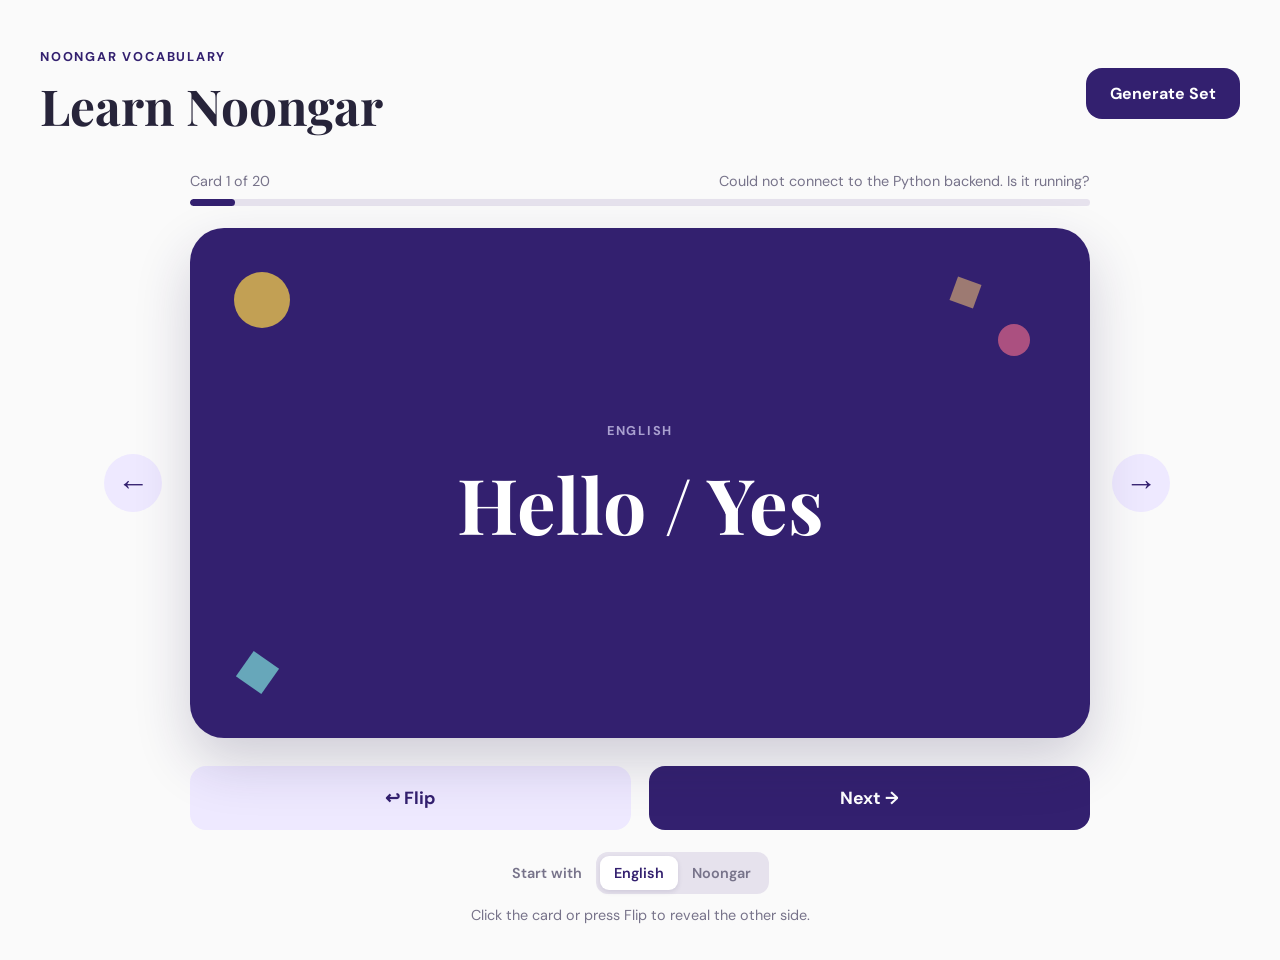
==== index.html @ f27678d0 "Add comments" ====
<!DOCTYPE html>
<html lang="en">
<head>
    <meta charset="UTF-8">
    <meta name="viewport" content="width=device-width, initial-scale=1.0">
    <title>Noongar Vocabulary</title>
    <link rel="stylesheet" href="style.css">
</head>

<body>
    <!-- Main app container that wraps the whole flashcard page. -->
    <main class="app">

        <!-- Top section with the title and the button to generate a flashcard set. -->
        <header class="topbar">
            <div>
                <p class="eyebrow">NOONGAR VOCABULARY</p>
                <h1>Learn Noongar</h1>
            </div>

            <button id="generateButton" class="generate-button">
                Generate Set
            </button>
        </header>

        <!-- Progress area shows the current card number and the loading status. -->
        <section class="progress-area">
            <div class="progress-text">
                <span id="cardNumber">Card 1 of 20</span>
                <span id="statusText">Generate a set to begin</span>
            </div>

            <div class="progress-track">
                <div id="progressBar" class="progress-bar"></div>
            </div>
        </section>

        <!-- Main flashcard display with navigation buttons for moving between cards. -->
        <section class="flashcard-area">

            <button id="previousButton" class="nav-button" aria-label="Previous card">
                ←
            </button>

            <div
                id="flashcard"
                class="flashcard"
                tabindex="0"
                role="button"
                aria-label="Flashcard. Click or press Enter to flip."
            >
                <div class="card-inner">

                    <!-- Front side of the card normally shows the English word. -->
                    <div class="card-face card-front">
                        <span class="language-label">ENGLISH</span>
                        <h2 id="englishWord">Hello / Yes</h2>
                        <span class="decor dot-one"></span>
                        <span class="decor dot-two"></span>
                        <span class="decor square-one"></span>
                        <span class="decor square-two"></span>
                    </div>

                    <!-- Back side of the card shows the Noongar translation. -->
                    <div class="card-face card-back">
                        <span class="language-label">NOONGAR</span>
                        <h2 id="noongarWord">—</h2>
                        <span class="decor dot-one"></span>
                        <span class="decor dot-two"></span>
                        <span class="decor square-one"></span>
                        <span class="decor square-two"></span>
                    </div>

                </div>
            </div>

            <button id="nextButton" class="nav-button" aria-label="Next card">
                →
            </button>

        </section>

        <!-- Buttons for flipping the card and moving to the next card. -->
        <div class="controls">
            <button id="flipButton" class="secondary-button">
                ↩ Flip
            </button>

            <button id="nextButtonBottom" class="primary-button">
                Next →
            </button>
        </div>

        <!-- Lets the user choose which language appears first on the card. -->
        <div class="starting-side" aria-label="Choose which translation appears first">
            <span class="starting-side-label">Start with</span>
            <div class="side-options" role="group" aria-label="Starting translation">
                <button id="englishFirstButton" class="side-option active" aria-pressed="true">
                    English
                </button>
                <button id="noongarFirstButton" class="side-option" aria-pressed="false">
                    Noongar
                </button>
            </div>
        </div>

        <!-- Small reminder text under the controls. -->
        <p class="hint">Click the card or press Flip to reveal the other side.</p>

    </main>

    <script src="script.js"></script>
</body>
</html>
---- style.css ----
@import url('https://fonts.googleapis.com/css2?family=DM+Sans:wght@400;500;600;700&family=Playfair+Display:wght@600;700&display=swap');

:root {
    --purple: #33206f;
    --purple-dark: #29185e;
    --purple-light: #eee9ff;
    --gold: #d2ae52;
    --text: #27243a;
    --muted: #77738a;
    --page: #fafafa;
    --white: #ffffff;
}

* {
    box-sizing: border-box;
}

body {
    margin: 0;
    min-height: 100vh;
    background: var(--page);
    color: var(--text);
    font-family: "DM Sans", Arial, sans-serif;
}

.app {
    width: min(1200px, 94vw);
    margin: 0 auto;
    padding: 48px 0 36px;
}

.topbar {
    display: flex;
    justify-content: space-between;
    align-items: center;
    gap: 24px;
    margin-bottom: 34px;
}

.eyebrow,
.language-label {
    font-weight: 700;
    letter-spacing: 0.14em;
    font-size: 0.8rem;
}

.eyebrow {
    color: var(--purple);
    margin: 0 0 7px;
}

h1 {
    font-family: "Playfair Display", Georgia, serif;
    font-size: clamp(2rem, 4vw, 3.1rem);
    margin: 0;
}

.generate-button,
.primary-button {
    border: 0;
    background: var(--purple);
    color: white;
    font: inherit;
    font-weight: 700;
    border-radius: 16px;
    cursor: pointer;
    transition: transform 0.15s ease, background 0.15s ease;
}

.generate-button {
    padding: 15px 24px;
}

.generate-button:hover,
.primary-button:hover {
    background: var(--purple-dark);
    transform: translateY(-1px);
}

.progress-area {
    max-width: 900px;
    margin: 0 auto 22px;
}

.progress-text {
    display: flex;
    justify-content: space-between;
    gap: 16px;
    margin-bottom: 9px;
    color: var(--muted);
    font-size: 0.9rem;
}

.progress-track {
    height: 7px;
    border-radius: 99px;
    background: #e6e2ed;
    overflow: hidden;
}

.progress-bar {
    width: 5%;
    height: 100%;
    background: var(--purple);
    border-radius: inherit;
    transition: width 0.25s ease;
}

.flashcard-area {
    display: grid;
    grid-template-columns: 64px minmax(0, 900px) 64px;
    align-items: center;
    justify-content: center;
    gap: 22px;
}

.flashcard {
    height: 510px;
    perspective: 1200px;
    cursor: pointer;
    outline: none;
}

.card-inner {
    width: 100%;
    height: 100%;
    position: relative;
    transition: transform 0.65s ease;
    transform-style: preserve-3d;
}

.flashcard.flipped .card-inner {
    transform: rotateY(180deg);
}

.card-face {
    position: absolute;
    inset: 0;
    border-radius: 34px;
    overflow: hidden;
    backface-visibility: hidden;
    display: flex;
    flex-direction: column;
    justify-content: center;
    align-items: center;
    text-align: center;
    box-shadow: 0 24px 55px rgba(40, 29, 80, 0.20);
}

.card-front,
.card-back {
    background: var(--purple);
    color: white;
}

.card-back {
    transform: rotateY(180deg);
    background: var(--purple-dark);
}

.language-label {
    color: #aaa1d0;
    margin-bottom: 24px;
}

.card-face h2 {
    max-width: 80%;
    margin: 0;
    font-family: "Playfair Display", Georgia, serif;
    font-size: clamp(2.7rem, 6vw, 5rem);
    line-height: 1.05;
}

.nav-button {
    width: 58px;
    height: 58px;
    border: 0;
    border-radius: 50%;
    background: var(--purple-light);
    color: var(--purple);
    font-size: 2rem;
    cursor: pointer;
    transition: transform 0.15s ease, background 0.15s ease;
}

.nav-button:hover {
    transform: scale(1.05);
    background: #e1d9ff;
}

.controls {
    max-width: 900px;
    margin: 28px auto 0;
    display: grid;
    grid-template-columns: 1fr 1fr;
    gap: 18px;
}

.secondary-button,
.primary-button {
    min-height: 64px;
    border-radius: 16px;
    font: inherit;
    font-size: 1.1rem;
    font-weight: 700;
    cursor: pointer;
}

.secondary-button {
    border: 0;
    background: var(--purple-light);
    color: var(--purple);
}

.secondary-button:hover {
    background: #e1d9ff;
}

.starting-side {
    max-width: 900px;
    margin: 22px auto 0;
    display: flex;
    align-items: center;
    justify-content: center;
    gap: 14px;
    color: var(--muted);
    font-size: 0.9rem;
}

.starting-side-label {
    font-weight: 600;
}

.side-options {
    display: flex;
    padding: 4px;
    border-radius: 12px;
    background: #e6e2ed;
}

.side-option {
    border: 0;
    border-radius: 9px;
    padding: 8px 14px;
    background: transparent;
    color: var(--muted);
    font: inherit;
    font-weight: 600;
    cursor: pointer;
}

.side-option.active {
    background: var(--white);
    color: var(--purple);
    box-shadow: 0 2px 5px rgba(40, 29, 80, 0.12);
}

.hint {
    text-align: center;
    color: var(--muted);
    margin: 12px 0 0;
    font-size: 0.9rem;
}

/* Decorative shapes, similar to the supplied design. */
.decor {
    position: absolute;
    opacity: 0.9;
}

.dot-one {
    width: 56px;
    height: 56px;
    border-radius: 50%;
    background: var(--gold);
    top: 44px;
    left: 44px;
}

.dot-two {
    width: 32px;
    height: 32px;
    border-radius: 50%;
    background: #b85682;
    top: 96px;
    right: 60px;
}

.square-one {
    width: 31px;
    height: 31px;
    background: #6db6c2;
    bottom: 50px;
    left: 52px;
    transform: rotate(35deg);
}

.square-two {
    width: 25px;
    height: 25px;
    background: #a98473;
    top: 52px;
    right: 112px;
    transform: rotate(20deg);
}

@media (max-width: 800px) {
    .app {
        padding-top: 28px;
    }

    .topbar {
        align-items: flex-start;
        flex-direction: column;
    }

    .generate-button {
        width: 100%;
    }

    .flashcard-area {
        grid-template-columns: 1fr;
    }

    .flashcard {
        height: 430px;
    }

    .nav-button {
        display: none;
    }

    .controls {
        grid-template-columns: 1fr 1fr;
    }

    .starting-side {
        flex-direction: column;
        gap: 8px;
    }

    .dot-one {
        top: 28px;
        left: 28px;
    }

    .square-one {
        bottom: 30px;
        left: 34px;
    }
}
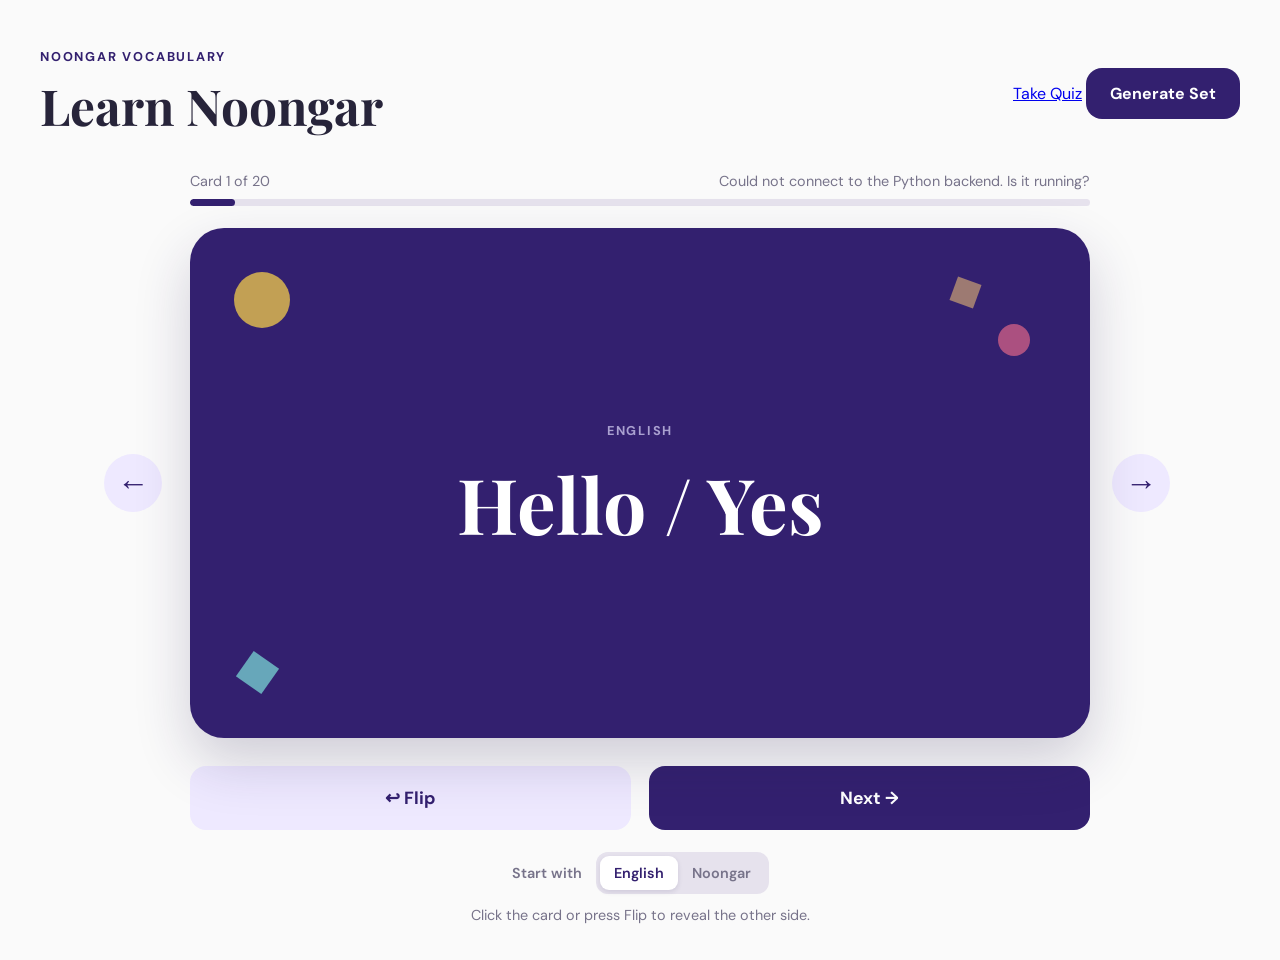
==== commit 78afda99: "Add quiz page" ====
--- a/index.html
+++ b/index.html
@@ -18,13 +18,17 @@
                 <h1>Learn Noongar</h1>
             </div>
 
-            <button id="generateButton" class="generate-button">
-                Generate Set
-            </button>
+            <div class="topbar-actions">
+                <a id="quizLink" class="quiz-link" href="#quiz">Take Quiz</a>
+                <button id="generateButton" class="generate-button">
+                    Generate Set
+                </button>
+            </div>
         </header>
 
-        <!-- Progress area shows the current card number and the loading status. -->
-        <section class="progress-area">
+        <section id="flashcardView">
+            <!-- Progress area shows the current card number and the loading status. -->
+            <section class="progress-area">
             <div class="progress-text">
                 <span id="cardNumber">Card 1 of 20</span>
                 <span id="statusText">Generate a set to begin</span>
@@ -33,7 +37,7 @@
             <div class="progress-track">
                 <div id="progressBar" class="progress-bar"></div>
             </div>
-        </section>
+            </section>
 
         <!-- Main flashcard display with navigation buttons for moving between cards. -->
         <section class="flashcard-area">
@@ -65,6 +69,8 @@
                     <div class="card-face card-back">
                         <span class="language-label">NOONGAR</span>
                         <h2 id="noongarWord">—</h2>
+                        <p id="noongarPronunciation" class="noongar-detail"></p>
+                        <p id="noongarWordType" class="noongar-detail"></p>
                         <span class="decor dot-one"></span>
                         <span class="decor dot-two"></span>
                         <span class="decor square-one"></span>
@@ -104,8 +110,47 @@
             </div>
         </div>
 
-        <!-- Small reminder text under the controls. -->
-        <p class="hint">Click the card or press Flip to reveal the other side.</p>
+            <!-- Small reminder text under the controls. -->
+            <p class="hint">Click the card or press Flip to reveal the other side.</p>
+        </section>
+
+        <section id="quizView" hidden>
+            <header class="topbar quiz-topbar">
+                <div>
+                    <p class="eyebrow">NOONGAR VOCABULARY</p>
+                    <h1>Translation Quiz</h1>
+                </div>
+                <a id="flashcardLink" class="quiz-link" href="#flashcards">Back to Flashcards</a>
+            </header>
+
+            <section class="progress-area">
+                <div class="progress-text">
+                    <span id="questionNumber">Question 1 of 10</span>
+                    <span id="quizStatus">Choose the English translation</span>
+                </div>
+                <div class="progress-track">
+                    <div id="quizProgress" class="progress-bar"></div>
+                </div>
+            </section>
+
+            <section id="quizPanel" class="quiz-panel" aria-live="polite">
+                <p class="language-label">WHAT DOES THIS NOONGAR WORD MEAN?</p>
+                <h2 id="quizWord">Loading...</h2>
+                <div id="options" class="options" role="group" aria-label="English translation options"></div>
+                <button id="nextQuestion" class="primary-button next-question" disabled>Next</button>
+            </section>
+
+            <section id="resultsPanel" class="results-panel" hidden>
+                <p class="eyebrow">QUIZ COMPLETE</p>
+                <h2 id="score">0 / 10</h2>
+                <p id="scoreMessage">Your result will appear here.</p>
+                <button id="newQuiz" class="primary-button">Generate Another Quiz</button>
+            </section>
+
+            <p id="errorMessage" class="quiz-error" role="alert" hidden>
+                Could not load the quiz. Is the Python backend running?
+            </p>
+        </section>
 
     </main>
 
--- a/style.css
+++ b/style.css
@@ -1,5 +1,7 @@
+/* Import the fonts used for the app styling. */
 @import url('https://fonts.googleapis.com/css2?family=DM+Sans:wght@400;500;600;700&family=Playfair+Display:wght@600;700&display=swap');
 
+/* Define the colour palette and shared design values used throughout the app. */
 :root {
     --purple: #33206f;
     --purple-dark: #29185e;
@@ -11,10 +13,12 @@
     --white: #ffffff;
 }
 
+/* Make all elements use the same box-sizing so spacing stays predictable. */
 * {
     box-sizing: border-box;
 }
 
+/* Set the base page styling and overall background for the app. */
 body {
     margin: 0;
     min-height: 100vh;
@@ -23,12 +27,14 @@
     font-family: "DM Sans", Arial, sans-serif;
 }
 
+/* Keep the content centered and within a readable width. */
 .app {
     width: min(1200px, 94vw);
     margin: 0 auto;
     padding: 48px 0 36px;
 }
 
+/* Layout for the top title row and the generate button. */
 .topbar {
     display: flex;
     justify-content: space-between;
@@ -55,6 +61,7 @@
     margin: 0;
 }
 
+/* Button styling for the main actions in the app. */
 .generate-button,
 .primary-button {
     border: 0;
@@ -77,6 +84,7 @@
     transform: translateY(-1px);
 }
 
+/* The progress bar and text show the user's place within the current set. */
 .progress-area {
     max-width: 900px;
     margin: 0 auto 22px;
@@ -106,6 +114,7 @@
     transition: width 0.25s ease;
 }
 
+/* Create the main card area with navigation buttons on both sides. */
 .flashcard-area {
     display: grid;
     grid-template-columns: 64px minmax(0, 900px) 64px;
@@ -171,6 +180,14 @@
     line-height: 1.05;
 }
 
+.noongar-detail {
+    margin: 14px 0 0;
+    color: #d9d2ef;
+    font-size: 1rem;
+    font-weight: 500;
+}
+
+/* Styling for the left and right arrow buttons beside the card. */
 .nav-button {
     width: 58px;
     height: 58px;
@@ -188,6 +205,7 @@
     background: #e1d9ff;
 }
 
+/* The control row has the flip and next buttons spaced evenly. */
 .controls {
     max-width: 900px;
     margin: 28px auto 0;
@@ -216,6 +234,7 @@
     background: #e1d9ff;
 }
 
+/* This section lets the user choose whether English or Noongar appears first. */
 .starting-side {
     max-width: 900px;
     margin: 22px auto 0;
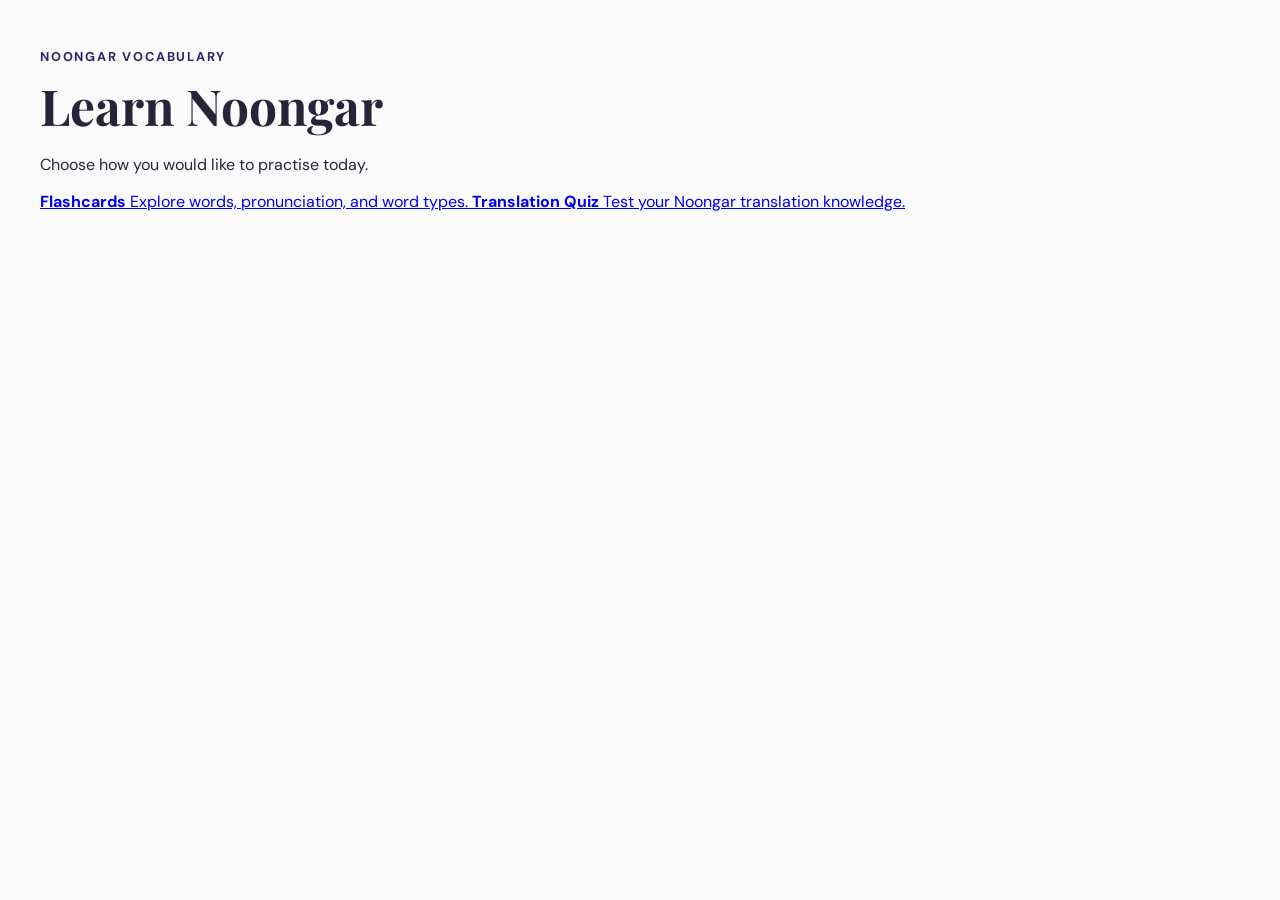
==== commit 0b91d853: "Create home page and separate flashcards and quiz pages" ====
--- a/index.html
+++ b/index.html
@@ -11,22 +11,41 @@
     <!-- Main app container that wraps the whole flashcard page. -->
     <main class="app">
 
-        <!-- Top section with the title and the button to generate a flashcard set. -->
-        <header class="topbar">
+        <!-- Home page with the two learning activities. -->
+        <header id="homeView" class="home-view">
             <div>
                 <p class="eyebrow">NOONGAR VOCABULARY</p>
                 <h1>Learn Noongar</h1>
+                <p class="home-intro">Choose how you would like to practise today.</p>
             </div>
 
-            <div class="topbar-actions">
-                <a id="quizLink" class="quiz-link" href="#quiz">Take Quiz</a>
+            <div class="home-actions">
+                <a id="flashcardsLink" class="activity-button" href="#flashcards">
+                    <strong>Flashcards</strong>
+                    <span>Explore words, pronunciation, and word types.</span>
+                </a>
+                <a id="quizLink" class="activity-button" href="#quiz">
+                    <strong>Translation Quiz</strong>
+                    <span>Test your Noongar translation knowledge.</span>
+                </a>
+            </div>
+        </header>
+
+        <section id="flashcardView" hidden>
+            <header class="topbar">
+                <div>
+                    <p class="eyebrow">NOONGAR VOCABULARY</p>
+                    <h1>Flashcards</h1>
+                </div>
+
+                <div class="topbar-actions">
+                    <a id="homeFromFlashcards" class="quiz-link" href="#home">Home</a>
                 <button id="generateButton" class="generate-button">
                     Generate Set
                 </button>
-            </div>
-        </header>
+                </div>
+            </header>
 
-        <section id="flashcardView">
             <!-- Progress area shows the current card number and the loading status. -->
             <section class="progress-area">
             <div class="progress-text">
@@ -120,7 +139,7 @@
                     <p class="eyebrow">NOONGAR VOCABULARY</p>
                     <h1>Translation Quiz</h1>
                 </div>
-                <a id="flashcardLink" class="quiz-link" href="#flashcards">Back to Flashcards</a>
+                <a id="homeFromQuiz" class="quiz-link" href="#home">Home</a>
             </header>
 
             <section class="progress-area">
--- a/style.css
+++ b/style.css
@@ -43,6 +43,22 @@
     margin-bottom: 34px;
 }
 
+.topbar-actions {
+    display: flex;
+    align-items: center;
+    gap: 16px;
+}
+
+.quiz-link {
+    color: var(--purple);
+    font-weight: 700;
+    text-decoration: none;
+}
+
+.quiz-link:hover {
+    text-decoration: underline;
+}
+
 .eyebrow,
 .language-label {
     font-weight: 700;
@@ -281,6 +297,97 @@
     font-size: 0.9rem;
 }
 
+.quiz-panel,
+.results-panel {
+    max-width: 900px;
+    margin: 0 auto;
+    padding: 56px;
+    border-radius: 34px;
+    background: var(--purple);
+    color: var(--white);
+    text-align: center;
+    box-shadow: 0 24px 55px rgba(40, 29, 80, 0.20);
+}
+
+.quiz-panel .language-label {
+    margin-bottom: 18px;
+}
+
+.quiz-panel h2 {
+    margin: 0 0 34px;
+    font-family: "Playfair Display", Georgia, serif;
+    font-size: clamp(2.5rem, 6vw, 4.5rem);
+    line-height: 1.05;
+}
+
+.options {
+    display: grid;
+    grid-template-columns: repeat(2, minmax(0, 1fr));
+    gap: 14px;
+    margin: 0 auto;
+    max-width: 680px;
+}
+
+.option-button {
+    min-height: 68px;
+    padding: 14px 18px;
+    border: 2px solid transparent;
+    border-radius: 14px;
+    background: var(--white);
+    color: var(--text);
+    font: inherit;
+    font-weight: 600;
+    cursor: pointer;
+}
+
+.option-button:hover,
+.option-button.selected {
+    border-color: var(--gold);
+    background: #fff8e6;
+}
+
+.next-question {
+    width: min(100%, 680px);
+    margin-top: 24px;
+    background: var(--gold);
+    color: var(--text);
+}
+
+.next-question:hover {
+    background: #e1c46f;
+}
+
+.next-question:disabled {
+    opacity: 0.55;
+    cursor: not-allowed;
+    transform: none;
+}
+
+.results-panel[hidden],
+.quiz-panel[hidden],
+.quiz-error[hidden] {
+    display: none;
+}
+
+.results-panel h2 {
+    margin: 0;
+    font-family: "Playfair Display", Georgia, serif;
+    font-size: clamp(4rem, 10vw, 7rem);
+    line-height: 1;
+}
+
+.results-panel p:not(.eyebrow) {
+    margin: 18px 0 30px;
+    color: #d9d2ef;
+}
+
+.quiz-error {
+    margin: 28px auto 0;
+    color: #a73838;
+    text-align: center;
+    font-weight: 600;
+}
+
 /* Decorative shapes, similar to the supplied design. */
 .decor {
     position: absolute;
@@ -337,6 +444,13 @@
         width: 100%;
     }
 
+    .topbar-actions {
+        width: 100%;
+        flex-direction: column-reverse;
+        align-items: stretch;
+        text-align: center;
+    }
+
     .flashcard-area {
         grid-template-columns: 1fr;
     }
@@ -358,6 +472,15 @@
         gap: 8px;
     }
 
+    .quiz-panel,
+    .results-panel {
+        padding: 36px 20px;
+    }
+
+    .options {
+        grid-template-columns: 1fr;
+    }
+
     .dot-one {
         top: 28px;
         left: 28px;
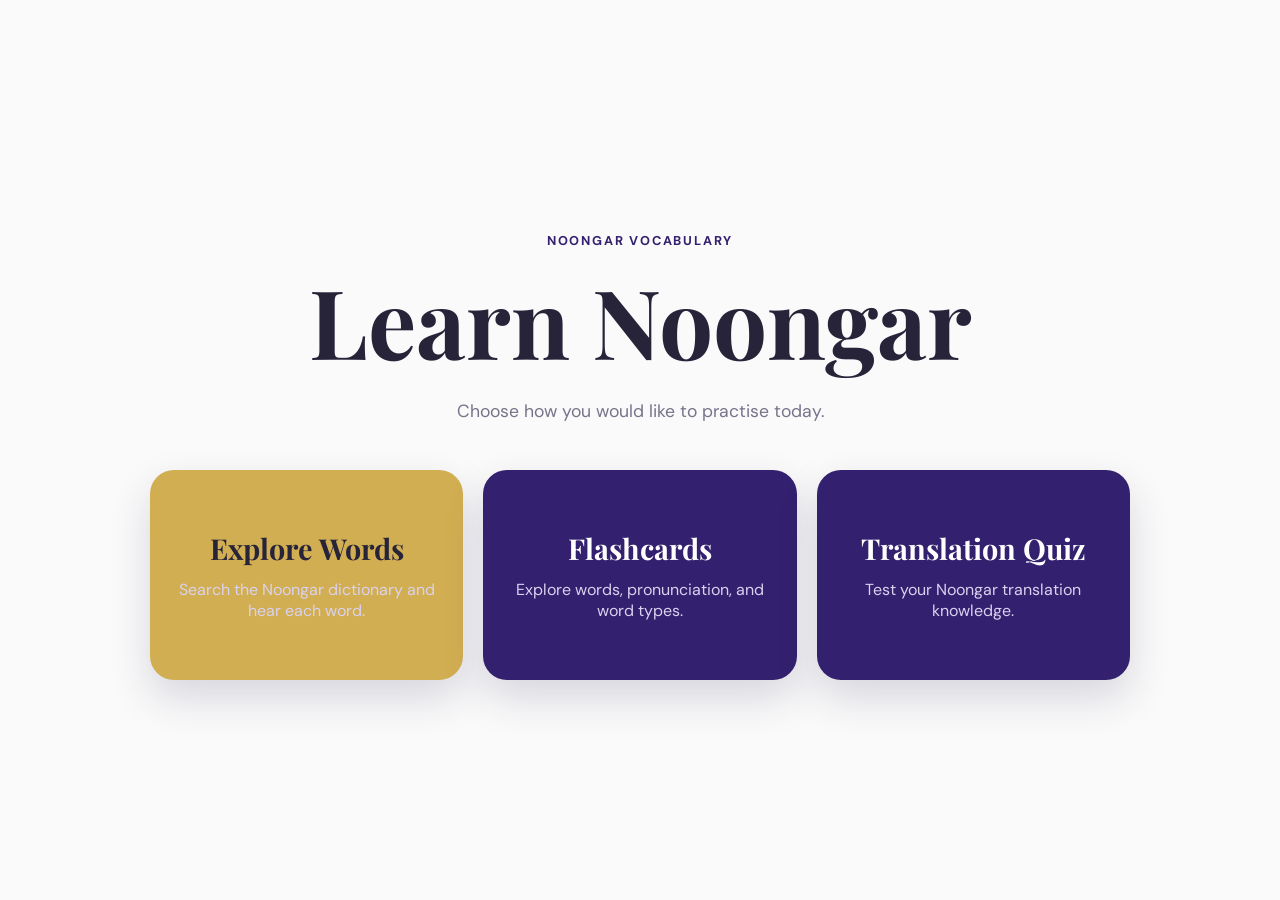
==== commit dd611faf: "Implement explore view for Noongar dictionary Added explore section with search functionality for No" ====
--- a/index.html
+++ b/index.html
@@ -20,6 +20,10 @@
             </div>
 
             <div class="home-actions">
+                <a id="exploreLink" class="activity-button activity-button-explore" href="#explore">
+                    <strong>Explore Words</strong>
+                    <span>Search the Noongar dictionary and hear each word.</span>
+                </a>
                 <a id="flashcardsLink" class="activity-button" href="#flashcards">
                     <strong>Flashcards</strong>
                     <span>Explore words, pronunciation, and word types.</span>
@@ -30,6 +34,44 @@
                 </a>
             </div>
         </header>
+
+        <!-- Explore view gives users a fast way to search and inspect dictionary entries. -->
+        <section id="exploreView" class="explore-view" hidden>
+            <!-- The top bar keeps navigation visible while the user browses results. -->
+            <header class="topbar explore-topbar">
+                <div>
+                    <p class="eyebrow">NOONGAR VOCABULARY</p>
+                    <h1>Explore words</h1>
+                </div>
+                <a id="homeFromExplore" class="quiz-link" href="#home">Home</a>
+            </header>
+
+            <!-- This search panel explains the search scope and owns the auto-focused input. -->
+            <section class="explore-search-panel" aria-labelledby="exploreSearchTitle">
+                <div class="explore-heading">
+                    <p class="language-label">DICTIONARY SEARCH</p>
+                    <h2 id="exploreSearchTitle">What word are you looking for?</h2>
+                    <p>Search in Noongar, English, pronunciation, or word type.</p>
+                </div>
+                <div class="search-field">
+                    <label for="searchInput">Search the dictionary</label>
+                    <div class="search-input-wrap">
+                        <span class="search-icon" aria-hidden="true">⌕</span>
+                        <input id="searchInput" type="search" autocomplete="off" placeholder="Try “water” or “baat”" aria-controls="searchResults">
+                        <button id="clearSearchButton" class="clear-search" type="button" aria-label="Clear search" title="Clear search" hidden>✕</button>
+                    </div>
+                </div>
+            </section>
+
+            <!-- Results are populated by JavaScript and announced for screen-reader users. -->
+            <section id="searchResults" class="search-results" aria-live="polite" aria-busy="false">
+                <div class="search-message">
+                    <span class="message-mark" aria-hidden="true">✦</span>
+                    <h2>Start with a word</h2>
+                    <p>Search the dictionary to discover a Noongar word, its meaning, and how to say it.</p>
+                </div>
+            </section>
+        </section>
 
         <section id="flashcardView" hidden>
             <header class="topbar">
--- a/style.css
+++ b/style.css
@@ -34,6 +34,76 @@
     padding: 48px 0 36px;
 }
 
+.home-view {
+    min-height: calc(100vh - 84px);
+    display: flex;
+    flex-direction: column;
+    justify-content: center;
+    align-items: center;
+    text-align: center;
+}
+
+.home-view h1 {
+    font-size: clamp(3rem, 8vw, 6rem);
+}
+
+.home-intro {
+    margin: 16px 0 0;
+    color: var(--muted);
+    font-size: 1.1rem;
+}
+
+.home-actions {
+    width: min(980px, 100%);
+    display: grid;
+    grid-template-columns: repeat(3, minmax(0, 1fr));
+    gap: 20px;
+    margin-top: 48px;
+}
+
+.activity-button {
+    min-height: 210px;
+    display: flex;
+    flex-direction: column;
+    justify-content: center;
+    gap: 12px;
+    padding: 28px;
+    border-radius: 24px;
+    background: var(--purple);
+    color: var(--white);
+    text-decoration: none;
+    box-shadow: 0 18px 40px rgba(40, 29, 80, 0.16);
+    transition: transform 0.15s ease, background 0.15s ease;
+}
+
+/* Give the new explore activity a warmer accent so it feels distinct from practice modes. */
+.activity-button-explore {
+    background: var(--gold);
+    color: var(--text);
+}
+
+.activity-button-explore:hover {
+    background: #c19c40;
+}
+
+.activity-button-explore span {
+    color: #51451f;
+}
+
+.activity-button:hover {
+    background: var(--purple-dark);
+    transform: translateY(-3px);
+}
+
+.activity-button strong {
+    font-family: "Playfair Display", Georgia, serif;
+    font-size: 1.8rem;
+}
+
+.activity-button span {
+    color: #d9d2ef;
+}
+
 /* Layout for the top title row and the generate button. */
 .topbar {
     display: flex;
@@ -75,6 +145,222 @@
     font-family: "Playfair Display", Georgia, serif;
     font-size: clamp(2rem, 4vw, 3.1rem);
     margin: 0;
+}
+
+/* Keep the explore content narrow enough for comfortable reading and scanning. */
+.explore-view {
+    max-width: 980px;
+    margin: 0 auto;
+}
+
+/* Place the search introduction and input in a calm, high-contrast panel. */
+.explore-search-panel {
+    display: grid;
+    grid-template-columns: minmax(0, 1fr) minmax(300px, 1fr);
+    align-items: end;
+    gap: 48px;
+    padding: 36px;
+    border-radius: 28px;
+    background: #f1eee8;
+    box-shadow: inset 0 0 0 1px #e6e0d6;
+}
+
+.explore-heading h2 {
+    margin: 0;
+    font-family: "Playfair Display", Georgia, serif;
+    font-size: clamp(1.8rem, 4vw, 2.8rem);
+    line-height: 1.05;
+}
+
+.explore-heading p:last-child {
+    margin: 14px 0 0;
+    color: var(--muted);
+}
+
+/* Make the label and search control read as one clear interaction target. */
+.search-field label {
+    display: block;
+    margin-bottom: 9px;
+    color: var(--muted);
+    font-size: 0.85rem;
+    font-weight: 700;
+}
+
+.search-input-wrap {
+    position: relative;
+}
+
+.search-icon {
+    position: absolute;
+    top: 50%;
+    left: 18px;
+    color: var(--purple);
+    font-size: 1.7rem;
+    line-height: 1;
+    transform: translateY(-55%);
+}
+
+.search-input-wrap input {
+    width: 100%;
+    min-height: 62px;
+    padding: 0 54px 0 52px;
+    border: 2px solid transparent;
+    border-radius: 16px;
+    background: var(--white);
+    color: var(--text);
+    font: inherit;
+    font-size: 1.05rem;
+    outline: none;
+    box-shadow: 0 8px 22px rgba(40, 29, 80, 0.08);
+}
+
+.search-input-wrap input:focus {
+    border-color: var(--gold);
+}
+
+.search-input-wrap input::-webkit-search-cancel-button {
+    display: none;
+}
+
+/* Keep the clear action inside the input without competing with the typed text. */
+.clear-search {
+    position: absolute;
+    top: 50%;
+    right: 12px;
+    width: 38px;
+    height: 38px;
+    border: 0;
+    border-radius: 50%;
+    background: var(--purple-light);
+    color: var(--purple);
+    font: inherit;
+    font-weight: 700;
+    cursor: pointer;
+    transform: translateY(-50%);
+}
+
+/* Give result cards enough structure for quick comparison without hiding the word itself. */
+.search-results {
+    margin: 34px 0 0;
+}
+
+.result-count {
+    margin: 0 0 12px;
+    color: var(--muted);
+    font-size: 0.9rem;
+    font-weight: 700;
+}
+
+.result-card {
+    margin-bottom: 14px;
+    padding: 24px 26px;
+    border: 1px solid #e8e4de;
+    border-radius: 20px;
+    background: var(--white);
+    box-shadow: 0 12px 28px rgba(40, 29, 80, 0.06);
+}
+
+.result-card-topline,
+.result-word-row {
+    display: flex;
+    align-items: center;
+    justify-content: space-between;
+    gap: 16px;
+}
+
+.result-card-topline {
+    color: var(--muted);
+    font-size: 0.78rem;
+    font-weight: 700;
+    letter-spacing: 0.08em;
+    text-transform: uppercase;
+}
+
+.result-type {
+    color: var(--purple);
+}
+
+.result-word-row {
+    align-items: flex-start;
+    margin-top: 13px;
+}
+
+.result-word-row h2 {
+    margin: 0;
+    font-family: "Playfair Display", Georgia, serif;
+    font-size: clamp(2rem, 5vw, 3.1rem);
+    line-height: 1;
+}
+
+.result-meaning {
+    margin: 8px 0 0;
+    font-size: 1.1rem;
+    font-weight: 600;
+}
+
+/* Make the audio control prominent and easy to identify on every result. */
+.hear-button {
+    flex: 0 0 auto;
+    padding: 11px 15px;
+    border: 0;
+    border-radius: 12px;
+    background: var(--purple-light);
+    color: var(--purple);
+    font: inherit;
+    font-weight: 700;
+    cursor: pointer;
+}
+
+.hear-button:hover,
+.hear-button.speaking {
+    background: var(--gold);
+    color: var(--text);
+}
+
+/* Use a generous empty state so a failed search feels like an invitation to continue. */
+.search-message {
+    padding: 52px 24px;
+    border: 1px dashed #d9d1c5;
+    border-radius: 22px;
+    color: var(--muted);
+    text-align: center;
+}
+
+.message-mark {
+    display: inline-grid;
+    width: 42px;
+    height: 42px;
+    place-items: center;
+    border-radius: 50%;
+    background: var(--purple-light);
+    color: var(--purple);
+    font-size: 1.4rem;
+    font-weight: 700;
+}
+
+.search-message h2 {
+    margin: 16px 0 8px;
+    color: var(--text);
+    font-family: "Playfair Display", Georgia, serif;
+    font-size: 1.8rem;
+}
+
+.search-message p {
+    max-width: 500px;
+    margin: 0 auto;
+    line-height: 1.6;
+}
+
+/* Keep the suggested English terms visibly interactive in the no-results state. */
+.suggestion-button {
+    padding: 0;
+    border: 0;
+    border-bottom: 1px solid currentColor;
+    background: transparent;
+    color: var(--purple);
+    font: inherit;
+    font-weight: 700;
+    cursor: pointer;
 }
 
 /* Button styling for the main actions in the app. */
@@ -381,6 +667,10 @@
     color: #d9d2ef;
 }
 
+[hidden] {
+    display: none !important;
+}
+
 .quiz-error {
     margin: 28px auto 0;
     color: #a73838;
@@ -451,6 +741,31 @@
         text-align: center;
     }
 
+    .home-view {
+        min-height: calc(100vh - 56px);
+    }
+
+    .home-actions {
+        grid-template-columns: 1fr;
+        margin-top: 34px;
+    }
+
+    .explore-search-panel {
+        grid-template-columns: 1fr;
+        gap: 28px;
+        padding: 26px 20px;
+    }
+
+    .result-card {
+        padding: 20px;
+    }
+
+    .result-card-topline {
+        align-items: flex-start;
+        flex-direction: column;
+        gap: 5px;
+    }
+
     .flashcard-area {
         grid-template-columns: 1fr;
     }
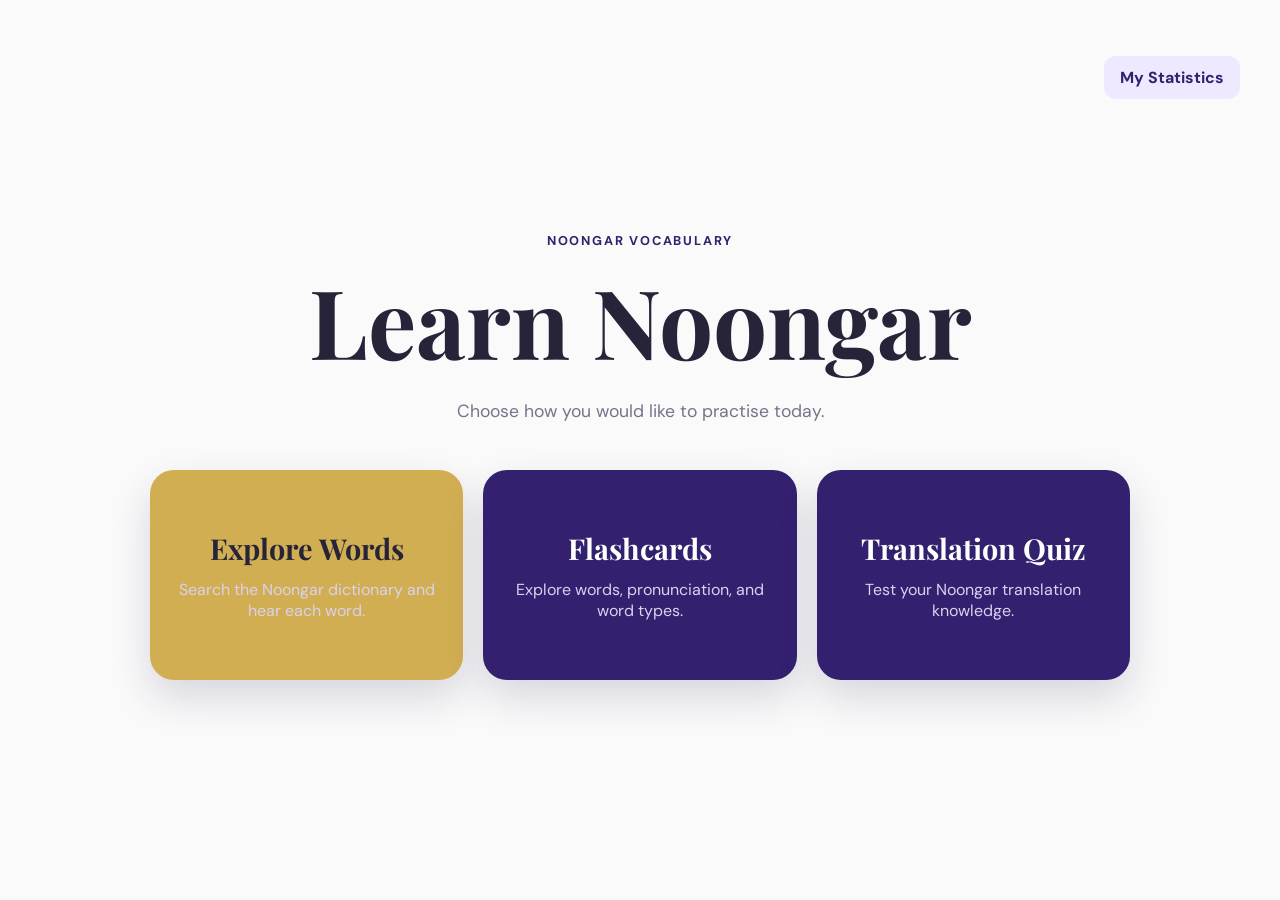
==== commit 120bc48f: "Update the style for my statistics in index.html" ====
--- a/index.html
+++ b/index.html
@@ -11,8 +11,10 @@
     <!-- Main app container that wraps the whole flashcard page. -->
     <main class="app">
 
-        <!-- Home page with the two learning activities. -->
+        <!-- Home page with the learning activities and the user's progress shortcut. -->
         <header id="homeView" class="home-view">
+            <!-- The statistics link stays in the upper-right corner so progress is always easy to reach. -->
+            <a id="statisticsLink" class="statistics-link" href="#statistics">My Statistics</a>
             <div>
                 <p class="eyebrow">NOONGAR VOCABULARY</p>
                 <h1>Learn Noongar</h1>
@@ -35,6 +37,66 @@
             </div>
         </header>
 
+        <!-- Statistics view summarises quiz progress and filters the vocabulary by proficiency. -->
+        <section id="statisticsView" class="statistics-view" hidden>
+            <!-- The statistics header provides a clear return path to the activity menu. -->
+            <header class="topbar">
+                <div>
+                    <p class="eyebrow">NOONGAR VOCABULARY</p>
+                    <h1>My Statistics</h1>
+                </div>
+                <a id="homeFromStatistics" class="quiz-link" href="#home">Home</a>
+            </header>
+
+            <!-- These summary cards show the requested progress measures at a glance. -->
+            <section class="statistics-summary" aria-label="Vocabulary progress summary">
+                <article class="stat-card stat-card-complete">
+                    <span class="stat-label">WORDS COMPLETE</span>
+                    <strong id="wordsComplete">0%</strong>
+                    <span id="studiedWordsLabel">of studied words</span>
+                </article>
+                <article class="stat-card">
+                    <span class="stat-label">STUDYING</span>
+                    <strong id="studyingCount">0</strong>
+                    <span>words</span>
+                </article>
+                <article class="stat-card">
+                    <span class="stat-label">MASTERED</span>
+                    <strong id="masteredCount">0</strong>
+                    <span>words</span>
+                </article>
+            </section>
+
+            <!-- The pie chart shows how the complete vocabulary is distributed across all study states. -->
+            <section class="statistics-chart-panel" aria-labelledby="progressChartTitle">
+                <div class="statistics-chart-copy">
+                    <p class="language-label">FULL WORD LIST</p>
+                    <h2 id="progressChartTitle">Your study progress</h2>
+                    <p>Every word is included, including words you have not tested yet.</p>
+                </div>
+                <div class="statistics-chart-area">
+                    <div id="progressChart" class="progress-chart" role="img" aria-label="Vocabulary progress chart"></div>
+                    <div id="progressLegend" class="progress-legend" aria-label="Vocabulary progress breakdown"></div>
+                </div>
+            </section>
+
+            <!-- Filter buttons let users switch between the complete list and progress categories. -->
+            <section class="statistics-list-section" aria-labelledby="wordProgressTitle">
+                <div class="statistics-list-heading">
+                    <div>
+                        <p class="language-label">WORD PROGRESS</p>
+                        <h2 id="wordProgressTitle">Your vocabulary</h2>
+                    </div>
+                    <div class="statistics-filters" role="group" aria-label="Filter word progress">
+                        <button class="statistics-filter active" data-filter="all" aria-pressed="true">All words</button>
+                        <button class="statistics-filter" data-filter="studying" aria-pressed="false">Studying</button>
+                        <button class="statistics-filter" data-filter="mastered" aria-pressed="false">Mastered</button>
+                    </div>
+                </div>
+                <div id="statisticsList" class="statistics-list" aria-live="polite"></div>
+            </section>
+        </section>
+
         <!-- Explore view gives users a fast way to search and inspect dictionary entries. -->
         <section id="exploreView" class="explore-view" hidden>
             <!-- The top bar keeps navigation visible while the user browses results. -->
--- a/style.css
+++ b/style.css
@@ -35,12 +35,30 @@
 }
 
 .home-view {
+    position: relative;
     min-height: calc(100vh - 84px);
     display: flex;
     flex-direction: column;
     justify-content: center;
     align-items: center;
     text-align: center;
+}
+
+/* Keep the personal progress link visible without interrupting the centered home introduction. */
+.statistics-link {
+    position: absolute;
+    top: 8px;
+    right: 0;
+    padding: 11px 16px;
+    border-radius: 12px;
+    background: var(--purple-light);
+    color: var(--purple);
+    font-weight: 700;
+    text-decoration: none;
+}
+
+.statistics-link:hover {
+    background: #e1d9ff;
 }
 
 .home-view h1 {
@@ -144,6 +162,272 @@
 h1 {
     font-family: "Playfair Display", Georgia, serif;
     font-size: clamp(2rem, 4vw, 3.1rem);
+    margin: 0;
+}
+
+/* Arrange the three progress summaries above the detailed word list. */
+.statistics-view {
+    max-width: 980px;
+    margin: 0 auto;
+}
+
+.statistics-summary {
+    display: grid;
+    grid-template-columns: 1.35fr 1fr 1fr;
+    gap: 16px;
+    margin-bottom: 42px;
+}
+
+.stat-card {
+    display: flex;
+    min-height: 154px;
+    flex-direction: column;
+    justify-content: center;
+    padding: 24px;
+    border-radius: 20px;
+    background: var(--white);
+    box-shadow: 0 12px 28px rgba(40, 29, 80, 0.07);
+}
+
+.stat-card-complete {
+    background: var(--purple);
+    color: var(--white);
+}
+
+.stat-label {
+    color: var(--muted);
+    font-size: 0.74rem;
+    font-weight: 700;
+    letter-spacing: 0.1em;
+}
+
+.stat-card-complete .stat-label {
+    color: #c8bee9;
+}
+
+.stat-card strong {
+    margin: 8px 0 3px;
+    font-family: "Playfair Display", Georgia, serif;
+    font-size: clamp(2.6rem, 5vw, 4rem);
+    line-height: 1;
+}
+
+.stat-card > span:last-child {
+    color: var(--muted);
+    font-size: 0.9rem;
+}
+
+.stat-card-complete > span:last-child {
+    color: #d9d2ef;
+}
+
+/* Pair the full-list chart with a compact legend so counts and percentages are both readable. */
+.statistics-chart-panel {
+    display: grid;
+    grid-template-columns: minmax(220px, 0.8fr) minmax(0, 1.2fr);
+    align-items: center;
+    gap: 42px;
+    margin-bottom: 42px;
+    padding: 30px;
+    border-radius: 24px;
+    background: var(--white);
+    box-shadow: 0 12px 28px rgba(40, 29, 80, 0.07);
+}
+
+.statistics-chart-copy h2 {
+    margin: 0;
+    font-family: "Playfair Display", Georgia, serif;
+    font-size: 2rem;
+}
+
+.statistics-chart-copy p:last-child {
+    margin: 12px 0 0;
+    color: var(--muted);
+    line-height: 1.5;
+}
+
+.statistics-chart-area {
+    display: flex;
+    align-items: center;
+    justify-content: center;
+    gap: 34px;
+}
+
+.progress-chart {
+    width: 190px;
+    height: 190px;
+    flex: 0 0 auto;
+    border-radius: 50%;
+    box-shadow: inset 0 0 0 1px rgba(39, 36, 58, 0.08);
+}
+
+.progress-legend {
+    display: grid;
+    gap: 13px;
+    min-width: 180px;
+}
+
+.progress-legend-item {
+    display: grid;
+    grid-template-columns: 12px 1fr auto;
+    align-items: center;
+    gap: 8px;
+    font-size: 0.86rem;
+}
+
+.legend-swatch {
+    width: 10px;
+    height: 10px;
+    border-radius: 50%;
+}
+
+.legend-label {
+    color: var(--muted);
+}
+
+.progress-legend-item strong {
+    color: var(--text);
+}
+
+.legend-count {
+    grid-column: 2 / 4;
+    color: var(--muted);
+    font-size: 0.78rem;
+}
+
+/* Separate the word-progress heading from the filter controls while keeping both easy to scan. */
+.statistics-list-section {
+    padding: 30px;
+    border-radius: 24px;
+    background: #f1eee8;
+}
+
+.statistics-list-heading {
+    display: flex;
+    align-items: end;
+    justify-content: space-between;
+    gap: 24px;
+    margin-bottom: 22px;
+}
+
+.statistics-list-heading h2 {
+    margin: 0;
+    font-family: "Playfair Display", Georgia, serif;
+    font-size: 2rem;
+}
+
+.statistics-filters {
+    display: flex;
+    gap: 4px;
+    padding: 4px;
+    border-radius: 12px;
+    background: #e3ded5;
+}
+
+.statistics-filter {
+    padding: 9px 12px;
+    border: 0;
+    border-radius: 9px;
+    background: transparent;
+    color: var(--muted);
+    font: inherit;
+    font-size: 0.85rem;
+    font-weight: 700;
+    cursor: pointer;
+}
+
+.statistics-filter.active {
+    background: var(--white);
+    color: var(--purple);
+    box-shadow: 0 2px 5px rgba(40, 29, 80, 0.1);
+}
+
+/* Use compact rows so users can compare many words and their five-point progress quickly. */
+.statistics-word-row {
+    display: flex;
+    align-items: center;
+    justify-content: space-between;
+    gap: 24px;
+    padding: 18px 0;
+    border-top: 1px solid #e1dbd1;
+}
+
+.statistics-word-details h3 {
+    margin: 0;
+    color: var(--purple);
+    font-family: "Playfair Display", Georgia, serif;
+    font-size: 1.45rem;
+}
+
+.statistics-word-details p {
+    margin: 4px 0 0;
+    color: var(--muted);
+}
+
+.statistics-word-progress {
+    display: grid;
+    min-width: 220px;
+    grid-template-columns: 1fr auto;
+    align-items: center;
+    gap: 8px 12px;
+}
+
+.word-status {
+    justify-self: end;
+    font-size: 0.8rem;
+    font-weight: 700;
+    text-transform: capitalize;
+}
+
+.status-mastered {
+    color: #39745b;
+}
+
+.status-studying {
+    color: #a06c1d;
+}
+
+.status-not-studied-yet {
+    color: var(--muted);
+}
+
+.proficiency-dots {
+    display: flex;
+    gap: 5px;
+}
+
+.proficiency-dot {
+    width: 13px;
+    height: 13px;
+    border: 2px solid #c7bfb3;
+    border-radius: 50%;
+}
+
+.proficiency-dot.filled {
+    border-color: var(--purple);
+    background: var(--purple);
+}
+
+.proficiency-number {
+    color: var(--muted);
+    font-size: 0.82rem;
+    text-align: right;
+}
+
+.statistics-empty {
+    padding: 28px 12px;
+    color: var(--muted);
+    text-align: center;
+}
+
+.statistics-empty h3 {
+    margin: 0 0 6px;
+    color: var(--text);
+    font-family: "Playfair Display", Georgia, serif;
+    font-size: 1.5rem;
+}
+
+.statistics-empty p {
     margin: 0;
 }
 
@@ -750,6 +1034,60 @@
         margin-top: 34px;
     }
 
+    .statistics-link {
+        top: -12px;
+        right: 0;
+    }
+
+    .statistics-summary {
+        grid-template-columns: 1fr;
+        margin-top: 46px;
+    }
+
+    .statistics-list-section {
+        padding: 22px 18px;
+    }
+
+    .statistics-chart-panel {
+        grid-template-columns: 1fr;
+        gap: 26px;
+        padding: 24px 18px;
+    }
+
+    .statistics-chart-area {
+        align-items: flex-start;
+        flex-direction: column;
+    }
+
+    .progress-chart {
+        width: 170px;
+        height: 170px;
+        align-self: center;
+    }
+
+    .statistics-list-heading {
+        align-items: stretch;
+        flex-direction: column;
+    }
+
+    .statistics-filters {
+        width: 100%;
+    }
+
+    .statistics-filter {
+        flex: 1;
+    }
+
+    .statistics-word-row {
+        align-items: flex-start;
+        flex-direction: column;
+        gap: 14px;
+    }
+
+    .statistics-word-progress {
+        width: 100%;
+    }
+
     .explore-search-panel {
         grid-template-columns: 1fr;
         gap: 28px;
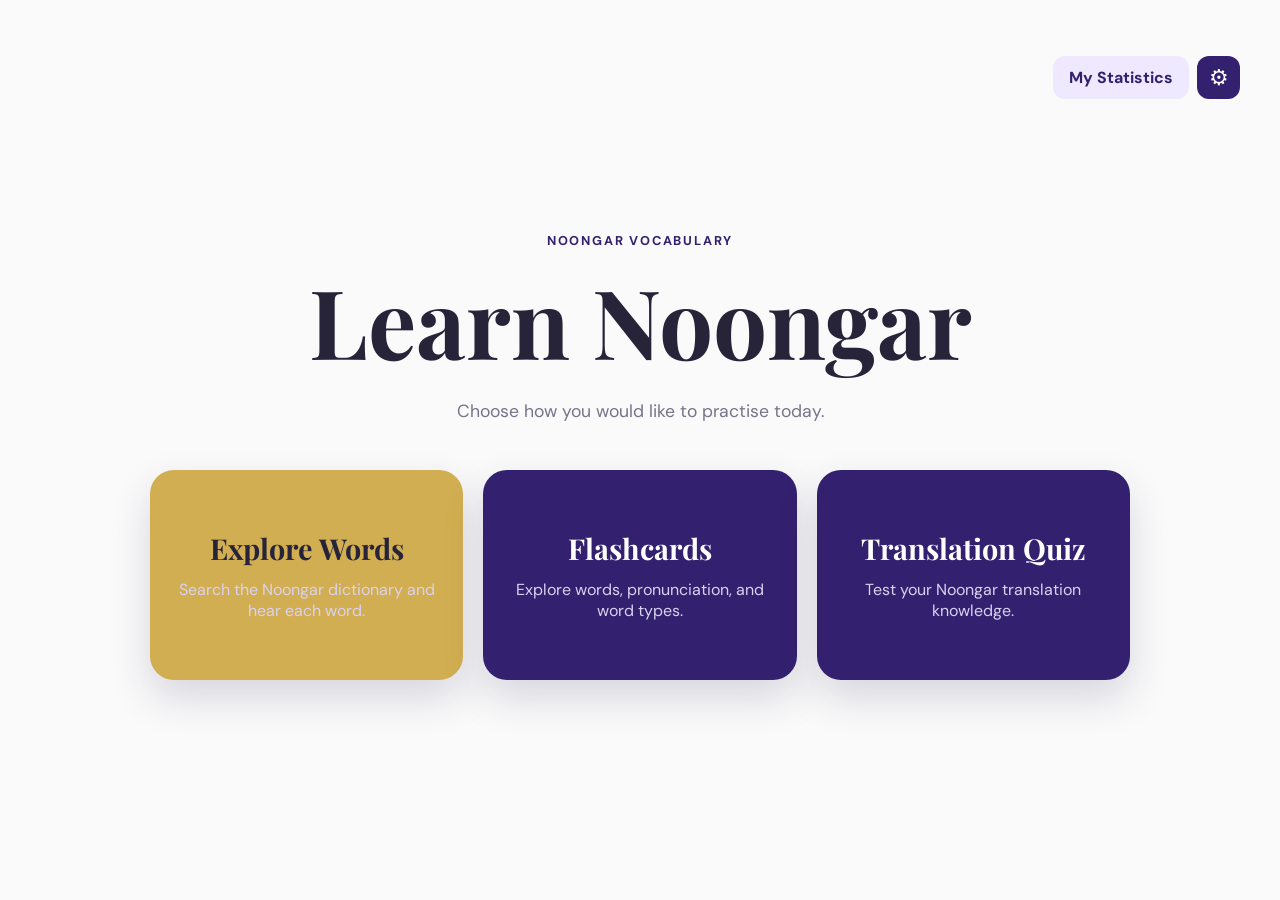
==== commit 2f16dc22: "Add settings view and user preferences section in setting page" ====
--- a/index.html
+++ b/index.html
@@ -14,7 +14,10 @@
         <!-- Home page with the learning activities and the user's progress shortcut. -->
         <header id="homeView" class="home-view">
             <!-- The statistics link stays in the upper-right corner so progress is always easy to reach. -->
-            <a id="statisticsLink" class="statistics-link" href="#statistics">My Statistics</a>
+            <nav class="home-navigation" aria-label="Personal navigation">
+                <a id="statisticsLink" class="statistics-link" href="#statistics">My Statistics</a>
+                <a id="settingsLink" class="settings-link" href="#settings" aria-label="Open Settings" title="Settings">⚙</a>
+            </nav>
             <div>
                 <p class="eyebrow">NOONGAR VOCABULARY</p>
                 <h1>Learn Noongar</h1>
@@ -36,6 +39,77 @@
                 </a>
             </div>
         </header>
+
+        <!-- Settings view contains the learner profile, study controls, and reference guidance. -->
+        <section id="settingsView" class="settings-view" hidden>
+            <!-- The settings header gives the user a clear route back to the activity menu. -->
+            <header class="topbar">
+                <div>
+                    <p class="eyebrow">NOONGAR VOCABULARY</p>
+                    <h1>Settings</h1>
+                    <p class="settings-subtitle">Manage your learning experience</p>
+                </div>
+                <a id="homeFromSettings" class="quiz-link" href="#home">Home</a>
+            </header>
+
+            <!-- These controls store the learner's daily reminder and practice targets locally. -->
+            <section class="settings-card preferences-card" aria-labelledby="preferencesTitle">
+                <div class="settings-card-heading">
+                    <div>
+                        <p class="language-label">LEARNING PREFERENCES</p>
+                        <h2 id="preferencesTitle">Make practice fit your day</h2>
+                    </div>
+                </div>
+                <div class="preference-row">
+                    <div><h3>Daily Study Reminder</h3><p>Get a nudge to study every day</p></div>
+                    <label class="switch-control"><input id="reminderToggle" type="checkbox"><span class="switch-slider"></span></label>
+                </div>
+                <div class="preference-row preference-number-row">
+                    <div><h3>Daily Word Goal</h3><p>Words to study each day (1–100)</p></div>
+                    <div class="stepper-control"><button class="stepper-button" data-setting="dailyWordGoal" data-change="-1" type="button">−</button><output id="dailyWordGoalValue">10</output><button class="stepper-button" data-setting="dailyWordGoal" data-change="1" type="button">+</button></div>
+                </div>
+                <input id="dailyWordGoal" class="settings-range" type="range" min="1" max="100" value="10" aria-label="Daily word goal">
+                <div class="preference-row preference-number-row">
+                    <div><h3>Questions per Quiz</h3><p>Number of questions in each quiz (5–20)</p></div>
+                    <div class="stepper-control coral-stepper"><button class="stepper-button" data-setting="questionsPerQuiz" data-change="-1" type="button">−</button><output id="questionsPerQuizValue">10</output><button class="stepper-button" data-setting="questionsPerQuiz" data-change="1" type="button">+</button></div>
+                </div>
+                <input id="questionsPerQuiz" class="settings-range coral-range" type="range" min="5" max="20" value="10" aria-label="Questions per quiz">
+            </section>
+
+            <!-- This instructional card explains exactly how quiz answers change proficiency. -->
+            <section class="settings-card proficiency-guide" aria-labelledby="proficiencyGuideTitle">
+                <p class="language-label">HOW IT WORKS</p>
+                <h2 id="proficiencyGuideTitle">How Proficiency Works</h2>
+                <div class="guide-grid">
+                    <p><span class="guide-icon">✓</span>Answer correctly to add <strong>+1</strong> proficiency.</p>
+                    <p><span class="guide-icon">✕</span>Answer incorrectly to remove <strong>−1</strong>, with a minimum of 0.</p>
+                    <p><span class="guide-icon">★</span>Reach 5 proficiency to master a word.</p>
+                    <p><span class="guide-icon">↻</span>Keep practising mastered words to keep skills sharp.</p>
+                </div>
+            </section>
+
+            <!-- The scale card makes each of the five proficiency levels easy to understand. -->
+            <section class="settings-card scale-card" aria-labelledby="scaleTitle">
+                <p class="language-label">REFERENCE</p>
+                <h2 id="scaleTitle">Proficiency Scale</h2>
+                <div class="scale-list">
+                    <p><span class="scale-dots">○ ○ ○ ○ ○</span><span>Not started</span></p>
+                    <p><span class="scale-dots">● ○ ○ ○ ○</span><span>Level 1</span></p>
+                    <p><span class="scale-dots">● ● ○ ○ ○</span><span>Level 2</span></p>
+                    <p><span class="scale-dots">● ● ● ○ ○</span><span>Level 3</span></p>
+                    <p><span class="scale-dots">● ● ● ● ○</span><span>Level 4</span></p>
+                    <p><span class="scale-dots mastered-scale">● ● ● ● ●</span><span>Mastered ✓</span></p>
+                </div>
+            </section>
+
+            <!-- The About card provides concise cultural and language context for learners. -->
+            <section class="settings-card about-card" aria-labelledby="aboutTitle">
+                <p class="language-label">ABOUT</p>
+                <h2 id="aboutTitle">About Noongar Language</h2>
+                <p>Noongar (also spelled Nyoongar, Nyungar) is spoken by Noongar people of south-west Western Australia. The language has around 700–1,000 active speakers and is being revitalised through education programs and community initiatives.</p>
+            </section>
+
+        </section>
 
         <!-- Statistics view summarises quiz progress and filters the vocabulary by proficiency. -->
         <section id="statisticsView" class="statistics-view" hidden>
--- a/style.css
+++ b/style.css
@@ -61,6 +61,53 @@
     background: #e1d9ff;
 }
 
+/* Group the statistics and settings shortcuts in the home header navigation. */
+.home-navigation {
+    position: absolute;
+    top: 8px;
+    right: 0;
+    display: flex;
+    align-items: center;
+    gap: 8px;
+}
+
+.home-navigation .statistics-link {
+    position: static;
+}
+
+/* Style the primary account-creation action beside the existing personal navigation links. */
+.register-link {
+    min-height: 43px;
+    padding: 0 15px;
+    border: 0;
+    border-radius: 12px;
+    background: #ff5733;
+    color: var(--white);
+    font: inherit;
+    font-weight: 700;
+    cursor: pointer;
+}
+
+.register-link:hover {
+    background: #d9472d;
+}
+
+.settings-link {
+    display: grid;
+    width: 43px;
+    height: 43px;
+    place-items: center;
+    border-radius: 12px;
+    background: var(--purple);
+    color: var(--white);
+    font-size: 1.35rem;
+    text-decoration: none;
+}
+
+.settings-link:hover {
+    background: var(--purple-dark);
+}
+
 .home-view h1 {
     font-size: clamp(3rem, 8vw, 6rem);
 }
@@ -163,6 +210,426 @@
     font-family: "Playfair Display", Georgia, serif;
     font-size: clamp(2rem, 4vw, 3.1rem);
     margin: 0;
+}
+
+/* Keep the Settings screen narrow enough for a focused, comfortable reading flow. */
+.settings-view {
+    max-width: 980px;
+    margin: 0 auto;
+}
+
+.settings-subtitle {
+    margin: 8px 0 0;
+    color: var(--muted);
+}
+
+/* Give each settings section a consistent white surface and quiet border. */
+.settings-card {
+    margin-bottom: 20px;
+    padding: 30px;
+    border: 1px solid #e8e4de;
+    border-radius: 22px;
+    background: var(--white);
+    box-shadow: 0 12px 28px rgba(40, 29, 80, 0.06);
+}
+
+.settings-card-heading {
+    display: flex;
+    align-items: flex-start;
+    justify-content: space-between;
+    gap: 24px;
+    margin-bottom: 24px;
+}
+
+.settings-card h2 {
+    margin: 0;
+    font-family: "Playfair Display", Georgia, serif;
+    font-size: 2rem;
+}
+
+.profile-status {
+    padding: 8px 11px;
+    border-radius: 99px;
+    background: var(--purple-light);
+    color: var(--purple);
+    font-size: 0.8rem;
+    font-weight: 700;
+}
+
+/* Arrange avatar, editable profile fields, and account action as one profile row. */
+.profile-content {
+    display: grid;
+    grid-template-columns: 120px minmax(0, 1fr) auto;
+    align-items: center;
+    gap: 24px;
+}
+
+.avatar-column {
+    text-align: center;
+}
+
+.avatar-preview {
+    display: grid;
+    width: 88px;
+    height: 88px;
+    margin: 0 auto 10px;
+    place-items: center;
+    border-radius: 50%;
+    background: var(--purple);
+    background-position: center;
+    background-size: cover;
+    color: var(--white);
+    font-family: "Playfair Display", Georgia, serif;
+    font-size: 1.7rem;
+    font-weight: 700;
+}
+
+.avatar-upload {
+    color: var(--purple);
+    cursor: pointer;
+    font-size: 0.78rem;
+    font-weight: 700;
+}
+
+.profile-fields {
+    display: grid;
+    grid-template-columns: 1fr 1fr;
+    gap: 8px 14px;
+}
+
+.profile-fields label {
+    color: var(--muted);
+    font-size: 0.8rem;
+    font-weight: 700;
+}
+
+.profile-fields input {
+    min-width: 0;
+    min-height: 44px;
+    padding: 0 12px;
+    border: 1px solid #d9d1c5;
+    border-radius: 10px;
+    background: #fcfbf9;
+    color: var(--text);
+    font: inherit;
+}
+
+.outline-button {
+    min-height: 44px;
+    padding: 0 17px;
+    border: 2px solid var(--purple);
+    border-radius: 11px;
+    background: transparent;
+    color: var(--purple);
+    font: inherit;
+    font-weight: 700;
+    cursor: pointer;
+}
+
+.outline-button:hover {
+    background: var(--purple-light);
+}
+
+/* Keep Log in and Register together as the two account actions in the profile card. */
+.profile-actions {
+    display: flex;
+    align-items: center;
+    gap: 10px;
+}
+
+/* Separate each learning preference with a light divider and clear supporting copy. */
+.preference-row {
+    display: flex;
+    align-items: center;
+    justify-content: space-between;
+    gap: 18px;
+    padding: 18px 0;
+    border-top: 1px solid #eeeae4;
+}
+
+.preference-row h3 {
+    margin: 0;
+    font-size: 1rem;
+}
+
+.preference-row p {
+    margin: 4px 0 0;
+    color: var(--muted);
+    font-size: 0.88rem;
+}
+
+/* Create an accessible on/off switch for the daily reminder preference. */
+.switch-control {
+    position: relative;
+    display: inline-block;
+    width: 50px;
+    height: 28px;
+    flex: 0 0 auto;
+}
+
+.switch-control input {
+    width: 0;
+    height: 0;
+    opacity: 0;
+}
+
+.switch-slider {
+    position: absolute;
+    inset: 0;
+    border-radius: 99px;
+    background: #d9d3ca;
+    cursor: pointer;
+    transition: background 0.2s ease;
+}
+
+.switch-slider::before {
+    position: absolute;
+    bottom: 4px;
+    left: 4px;
+    width: 20px;
+    height: 20px;
+    border-radius: 50%;
+    background: var(--white);
+    content: "";
+    transition: transform 0.2s ease;
+}
+
+.switch-control input:checked + .switch-slider {
+    background: var(--purple);
+}
+
+.switch-control input:checked + .switch-slider::before {
+    transform: translateX(22px);
+}
+
+/* Keep numeric controls compact and pair them with full-width range indicators. */
+.preference-number-row {
+    padding-bottom: 10px;
+}
+
+.stepper-control {
+    display: flex;
+    align-items: center;
+    gap: 12px;
+    flex: 0 0 auto;
+}
+
+.stepper-button {
+    width: 34px;
+    height: 34px;
+    border: 0;
+    border-radius: 9px;
+    background: var(--purple-light);
+    color: var(--purple);
+    font: inherit;
+    font-size: 1.3rem;
+    font-weight: 700;
+    cursor: pointer;
+}
+
+.stepper-button:hover {
+    background: #e1d9ff;
+}
+
+.stepper-control output {
+    min-width: 28px;
+    color: var(--text);
+    font-size: 1.1rem;
+    font-weight: 700;
+    text-align: center;
+}
+
+.coral-stepper .stepper-button {
+    background: #ffe3dc;
+    color: #d9472d;
+}
+
+.settings-range {
+    width: 100%;
+    accent-color: var(--purple);
+}
+
+.coral-range {
+    accent-color: #ff5733;
+}
+
+/* Highlight the learning rules in a warm instructional card. */
+.proficiency-guide {
+    border-color: #ffd600;
+    background: #fffbea;
+}
+
+.guide-grid {
+    display: grid;
+    grid-template-columns: 1fr 1fr;
+    gap: 14px 26px;
+    margin-top: 20px;
+}
+
+.guide-grid p {
+    display: flex;
+    align-items: flex-start;
+    gap: 10px;
+    margin: 0;
+    line-height: 1.5;
+}
+
+.guide-icon {
+    display: inline-grid;
+    width: 25px;
+    height: 25px;
+    flex: 0 0 auto;
+    place-items: center;
+    border-radius: 50%;
+    background: #ff5733;
+    color: var(--white);
+    font-weight: 700;
+}
+
+/* Lay out the six proficiency examples in a simple, scannable reference list. */
+.scale-list {
+    display: grid;
+    gap: 8px;
+    margin-top: 18px;
+}
+
+.scale-list p {
+    display: grid;
+    grid-template-columns: 140px 1fr;
+    gap: 16px;
+    margin: 0;
+    color: var(--muted);
+}
+
+.scale-dots {
+    color: #ff5733;
+    font-weight: 700;
+    letter-spacing: 0.1em;
+}
+
+.mastered-scale {
+    color: #39745b;
+}
+
+/* Give the language background card a readable editorial treatment. */
+.about-card {
+    background: #f7f5f1;
+}
+
+.about-card p:last-child {
+    max-width: 760px;
+    margin: 14px 0 0;
+    color: var(--muted);
+    line-height: 1.7;
+}
+
+/* Provide a centered, keyboard-friendly surface for login and account-creation forms. */
+.auth-modal {
+    position: fixed;
+    z-index: 10;
+    inset: 0;
+    display: grid;
+    place-items: center;
+    padding: 22px;
+    background: rgba(39, 36, 58, 0.55);
+}
+
+.auth-modal[hidden] {
+    display: none;
+}
+
+.auth-dialog {
+    position: relative;
+    width: min(430px, 100%);
+    max-height: 90vh;
+    overflow-y: auto;
+    padding: 32px;
+    border-radius: 22px;
+    background: var(--white);
+    box-shadow: 0 24px 70px rgba(39, 36, 58, 0.24);
+}
+
+.auth-dialog h2 {
+    margin: 0 0 8px;
+    font-family: "Playfair Display", Georgia, serif;
+    font-size: 2.2rem;
+}
+
+.modal-close {
+    position: absolute;
+    top: 16px;
+    right: 16px;
+    width: 34px;
+    height: 34px;
+    border: 0;
+    border-radius: 50%;
+    background: var(--purple-light);
+    color: var(--purple);
+    cursor: pointer;
+}
+
+.auth-message {
+    min-height: 22px;
+    margin: 0 0 12px;
+    color: #39745b;
+    font-size: 0.86rem;
+    line-height: 1.4;
+}
+
+.auth-message.auth-error {
+    color: #b33b2b;
+}
+
+.auth-form {
+    display: grid;
+    gap: 8px;
+}
+
+.auth-form[hidden] {
+    display: none;
+}
+
+.auth-form label {
+    color: var(--muted);
+    font-size: 0.82rem;
+    font-weight: 700;
+}
+
+.auth-form input {
+    width: 100%;
+    min-height: 44px;
+    padding: 0 12px;
+    border: 1px solid #d9d1c5;
+    border-radius: 10px;
+    background: #fcfbf9;
+    color: var(--text);
+    font: inherit;
+}
+
+.password-wrap {
+    position: relative;
+}
+
+.password-wrap input {
+    padding-right: 44px;
+}
+
+.password-toggle {
+    position: absolute;
+    top: 50%;
+    right: 8px;
+    border: 0;
+    background: transparent;
+    color: var(--purple);
+    cursor: pointer;
+    transform: translateY(-50%);
+}
+
+.password-hint {
+    margin: 0 0 8px;
+    color: var(--muted);
+    font-size: 0.78rem;
+    line-height: 1.4;
 }
 
 /* Arrange the three progress summaries above the detailed word list. */
@@ -1039,6 +1506,16 @@
         right: 0;
     }
 
+    .home-navigation {
+        top: -12px;
+        right: 0;
+    }
+
+    .home-navigation .statistics-link {
+        top: auto;
+        right: auto;
+    }
+
     .statistics-summary {
         grid-template-columns: 1fr;
         margin-top: 46px;
@@ -1088,6 +1565,45 @@
         width: 100%;
     }
 
+    .profile-content {
+        grid-template-columns: 1fr;
+        text-align: center;
+    }
+
+    .profile-fields {
+        text-align: left;
+    }
+
+    .profile-content .outline-button {
+        flex: 1;
+    }
+
+    .profile-actions {
+        width: 100%;
+    }
+
+    .profile-actions .register-link {
+        flex: 1;
+    }
+
+    .danger-card {
+        align-items: stretch;
+        flex-direction: column;
+    }
+
+    .danger-button {
+        width: 100%;
+    }
+
+    .guide-grid {
+        grid-template-columns: 1fr;
+    }
+
+    .scale-list p {
+        grid-template-columns: 128px 1fr;
+        gap: 10px;
+    }
+
     .explore-search-panel {
         grid-template-columns: 1fr;
         gap: 28px;
